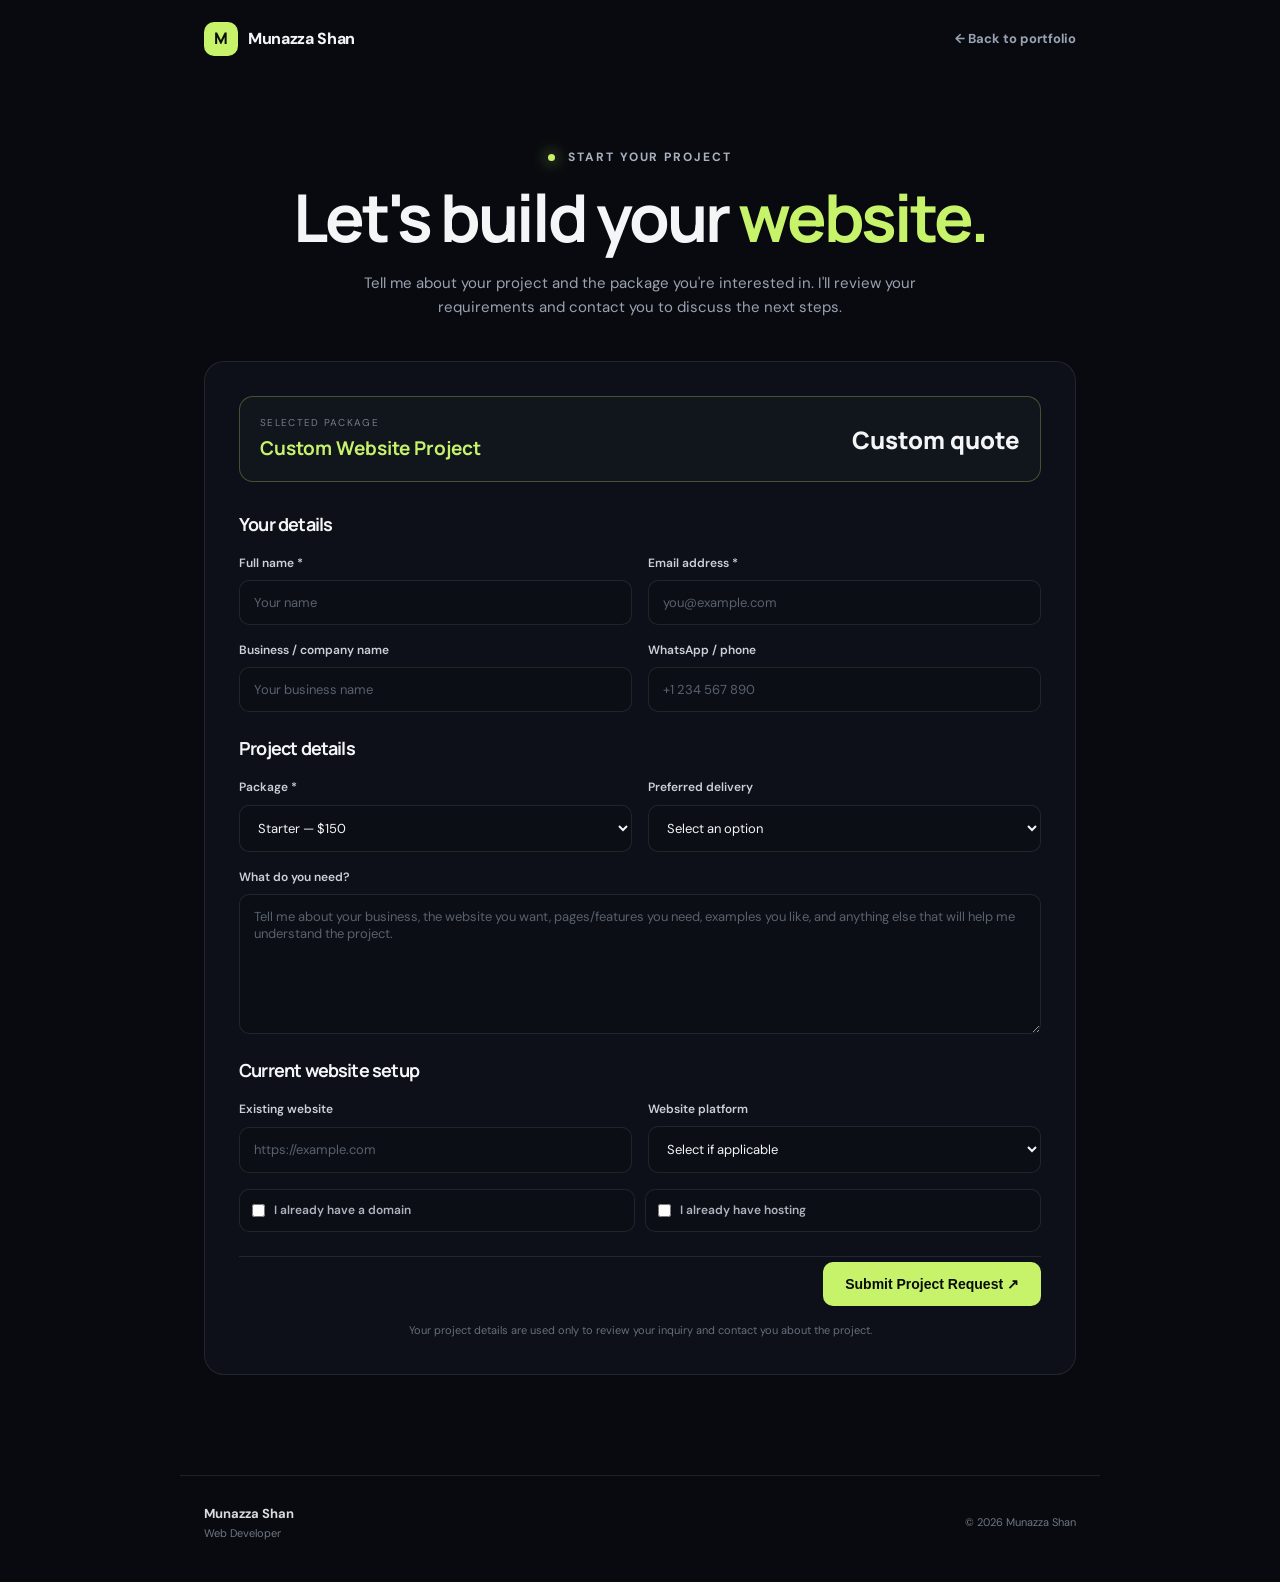
==== inquiry-form.html @ 31bae806 "Add files via upload" ====
<!DOCTYPE html>
<html lang="en">
<head>
  <meta charset="UTF-8">
  <meta name="viewport" content="width=device-width, initial-scale=1.0">
  <meta name="description" content="Munazza Shan project inquiry form — request a website package or custom web development project.">
  <title>Start Your Project | Munazza Shan</title>
  <link rel="preconnect" href="https://fonts.googleapis.com">
  <link rel="preconnect" href="https://fonts.gstatic.com" crossorigin>
  <link href="https://fonts.googleapis.com/css2?family=DM+Sans:wght@400;500;600;700&family=Manrope:wght@700;800&display=swap" rel="stylesheet">

  <style>
    :root{
      --bg:#080a0f; --panel:#0f1219; --panel2:#131722; --text:#f4f5f7; --muted:#9aa2b1;
      --line:rgba(255,255,255,.09); --accent:#c7f36b; --accent2:#91b95c; --max:920px;
    }
    *{box-sizing:border-box;margin:0;padding:0}
    html{scroll-behavior:smooth}
    body{font-family:"DM Sans",sans-serif;background:var(--bg);color:var(--text);line-height:1.6;overflow-x:hidden}
    a{color:inherit;text-decoration:none}
    .bg-grid{position:fixed;inset:0;pointer-events:none;opacity:.24;background-image:linear-gradient(rgba(255,255,255,.035) 1px,transparent 1px),linear-gradient(90deg,rgba(255,255,255,.035) 1px,transparent 1px);background-size:72px 72px;mask-image:linear-gradient(to bottom,black,transparent 75%);z-index:-2}
    .site-header{height:78px;max-width:var(--max);margin:auto;padding:0 24px;display:flex;align-items:center;justify-content:space-between}
    .logo{font-weight:800;letter-spacing:-.02em;display:flex;align-items:center;gap:10px}
    .logo span{display:grid;place-items:center;width:34px;height:34px;border-radius:10px;background:var(--accent);color:#0b0e08;font-family:Manrope}
    .back{font-size:13px;color:var(--muted);font-weight:700}
    .back:hover{color:#fff}
    main{max-width:var(--max);margin:auto;padding:70px 24px 100px}
    .heading{text-align:center;margin-bottom:42px}
    .eyebrow{font-size:12px;text-transform:uppercase;letter-spacing:.16em;color:#a9b1bf;font-weight:700;margin-bottom:15px}
    .eyebrow i{display:inline-block;width:7px;height:7px;border-radius:50%;background:var(--accent);margin-right:8px;box-shadow:0 0 16px var(--accent)}
    h1,h2{font-family:Manrope,sans-serif;letter-spacing:-.045em;line-height:1.08}
    h1{font-size:clamp(40px,6vw,66px)}
    h1 em{color:var(--accent);font-style:normal}
    .intro{color:var(--muted);font-size:15px;max-width:650px;margin:18px auto 0}
    .form-card{background:rgba(15,18,25,.92);border:1px solid var(--line);border-radius:20px;padding:34px}
    .selected{display:flex;align-items:center;justify-content:space-between;gap:20px;padding:18px 20px;background:#11151c;border:1px solid rgba(199,243,107,.28);border-radius:14px;margin-bottom:30px}
    .selected small{display:block;color:#747c89;font-size:10px;text-transform:uppercase;letter-spacing:.13em;margin-bottom:4px}
    .selected strong{font:700 19px Manrope;color:var(--accent)}
    .selected .price{font:800 24px Manrope;white-space:nowrap}
    form{display:grid;gap:24px}
    .form-section{display:grid;gap:16px}
    .section-title{font:700 18px Manrope;margin-bottom:2px}
    .section-note{font-size:12px;color:#747c89;margin-top:-9px}
    .grid{display:grid;grid-template-columns:1fr 1fr;gap:16px}
    label{display:grid;gap:7px;font-size:12px;color:#cbd0d8;font-weight:600}
    input,select,textarea{width:100%;border:1px solid var(--line);background:#0b0e14;color:var(--text);border-radius:10px;padding:13px 14px;font:400 13px "DM Sans";outline:none;transition:.2s}
    input::placeholder,textarea::placeholder{color:#59616e}
    input:focus,select:focus,textarea:focus{border-color:rgba(199,243,107,.65);box-shadow:0 0 0 3px rgba(199,243,107,.07)}
    select{cursor:pointer}
    textarea{min-height:140px;resize:vertical}
    .check-row{display:grid;grid-template-columns:repeat(2,1fr);gap:10px}
    .check{display:flex;align-items:center;gap:9px;padding:11px 12px;border:1px solid var(--line);border-radius:10px;background:#0b0e14;color:#aeb4c0;font-size:12px}
    .check input{width:auto;accent-color:var(--accent)}
    .submit-row{padding-top:5px;border-top:1px solid var(--line);display:flex;justify-content:flex-end}
    .submit{border:0;border-radius:10px;background:var(--accent);color:#0a0c08;padding:14px 22px;font-weight:800;font-size:14px;cursor:pointer;transition:.25s}
    .submit:hover{transform:translateY(-2px);box-shadow:0 10px 35px rgba(199,243,107,.16)}
    .privacy{font-size:11px;color:#666f7c;text-align:center;margin-top:16px}
    footer{max-width:var(--max);margin:auto;border-top:1px solid var(--line);padding:28px 24px 40px;display:flex;align-items:center;justify-content:space-between;gap:20px;color:#6f7784;font-size:11px}
    footer strong{color:#d8dbe0;font-size:13px}
    footer div{display:flex;flex-direction:column}
    @media(max-width:650px){
      .grid,.check-row{grid-template-columns:1fr}
      .form-card{padding:22px}
      .selected{align-items:flex-start;flex-direction:column}
      .selected .price{white-space:normal}
      .submit-row{justify-content:stretch}
      .submit{width:100%}
      footer{flex-direction:column;align-items:flex-start}
    }
  </style>
</head>
<body>
  <div class="bg-grid"></div>

  <header class="site-header">
    <a class="logo" href="index.html" aria-label="Munazza Shan home"><span>M</span> Munazza Shan</a>
    <a class="back" href="index.html">← Back to portfolio</a>
  </header>

  <main>
    <div class="heading">
      <div class="eyebrow"><i></i> Start your project</div>
      <h1>Let's build your <em>website.</em></h1>
      <p class="intro">Tell me about your project and the package you're interested in. I'll review your requirements and contact you to discuss the next steps.</p>
    </div>

    <div class="form-card">
      <div class="selected">
        <div>
          <small>Selected package</small>
          <strong id="selectedPackage">Custom Website Project</strong>
        </div>
        <div class="price" id="selectedPrice">Custom quote</div>
      </div>

      <form action="https://formsubmit.co/munazza.shan@gmail.com" method="POST">
        <input type="hidden" name="_subject" value="New Munazza Shan Project Inquiry">
        <input type="hidden" name="_template" value="table">
        <input type="hidden" name="_captcha" value="true">
        <input type="hidden" name="_next" value="https://munazza-shan-web.github.io/munazza-shan-web/">
        <input type="hidden" name="_url" value="https://munazza-shan-web.github.io/munazza-shan-web/inquiry-form.html">
        <input type="hidden" name="selected_package" id="packageField" value="Custom Website Project">

        <div class="form-section">
          <h2 class="section-title">Your details</h2>
          <div class="grid">
            <label>
              Full name *
              <input type="text" name="name" placeholder="Your name" required>
            </label>
            <label>
              Email address *
              <input type="email" name="email" placeholder="you@example.com" required>
            </label>
            <label>
              Business / company name
              <input type="text" name="business" placeholder="Your business name">
            </label>
            <label>
              WhatsApp / phone
              <input type="text" name="phone" placeholder="+1 234 567 890">
            </label>
          </div>
        </div>

        <div class="form-section">
          <h2 class="section-title">Project details</h2>
          <div class="grid">
            <label>
              Package *
              <select name="package" id="packageSelect" required>
                <option value="Starter Website Package — $150">Starter — $150</option>
                <option value="Professional Website Package — $300">Professional — $300</option>
                <option value="Business Website Package — $500">Business — $500</option>
                <option value="E-commerce Website Package — $700+">E-commerce — $700+</option>
                <option value="Custom Website Project">Custom Website — Custom quote</option>
              </select>
            </label>
            <label>
              Preferred delivery
              <select name="deadline">
                <option value="">Select an option</option>
                <option>As soon as possible</option>
                <option>Within 1 week</option>
                <option>Within 2 weeks</option>
                <option>Within 1 month</option>
                <option>Flexible</option>
              </select>
            </label>
          </div>

          <label>
            What do you need?
            <textarea name="project_requirements" placeholder="Tell me about your business, the website you want, pages/features you need, examples you like, and anything else that will help me understand the project."></textarea>
          </label>
        </div>

        <div class="form-section">
          <h2 class="section-title">Current website setup</h2>
          <div class="grid">
            <label>
              Existing website
              <input type="url" name="existing_website" placeholder="https://example.com">
            </label>
            <label>
              Website platform
              <select name="platform">
                <option value="">Select if applicable</option>
                <option>WordPress</option>
                <option>Shopify</option>
                <option>Custom / HTML</option>
                <option>Not sure</option>
                <option>New website</option>
              </select>
            </label>
          </div>

          <div class="check-row">
            <label class="check"><input type="checkbox" name="domain_ready" value="Yes"> I already have a domain</label>
            <label class="check"><input type="checkbox" name="hosting_ready" value="Yes"> I already have hosting</label>
          </div>
        </div>

        <div class="submit-row">
          <button class="submit" type="submit">Submit Project Request ↗</button>
        </div>
      </form>

      <p class="privacy">Your project details are used only to review your inquiry and contact you about the project.</p>
    </div>
  </main>

  <footer>
    <div><strong>Munazza Shan</strong><span>Web Developer</span></div>
    <span>© <span id="year"></span> Munazza Shan</span>
  </footer>

  <script>
    const params = new URLSearchParams(window.location.search);
    const packageParam = params.get("package");

    const packages = {
      starter: ["Starter Website Package", "$150"],
      professional: ["Professional Website Package", "$300"],
      business: ["Business Website Package", "$500"],
      ecommerce: ["E-commerce Website Package", "$700+"],
      custom: ["Custom Website Project", "Custom quote"]
    };

    const selectedPackage = document.getElementById("selectedPackage");
    const selectedPrice = document.getElementById("selectedPrice");
    const packageField = document.getElementById("packageField");
    const packageSelect = document.getElementById("packageSelect");

    if (packageParam && packages[packageParam]) {
      const [name, price] = packages[packageParam];
      selectedPackage.textContent = name;
      selectedPrice.textContent = price;
      packageField.value = name + " — " + price;

      const selectMap = {
        starter: 0,
        professional: 1,
        business: 2,
        ecommerce: 3,
        custom: 4
      };
      packageSelect.selectedIndex = selectMap[packageParam];
    }

    packageSelect.addEventListener("change", () => {
      const selected = packageSelect.options[packageSelect.selectedIndex];
      packageField.value = selected.value;
      selectedPackage.textContent = selected.textContent.split(" — ")[0];
      selectedPrice.textContent = selected.textContent.includes("—")
        ? selected.textContent.split(" — ")[1]
        : "Custom quote";
    });

    document.getElementById("year").textContent = new Date().getFullYear();
  </script>
</body>
</html>
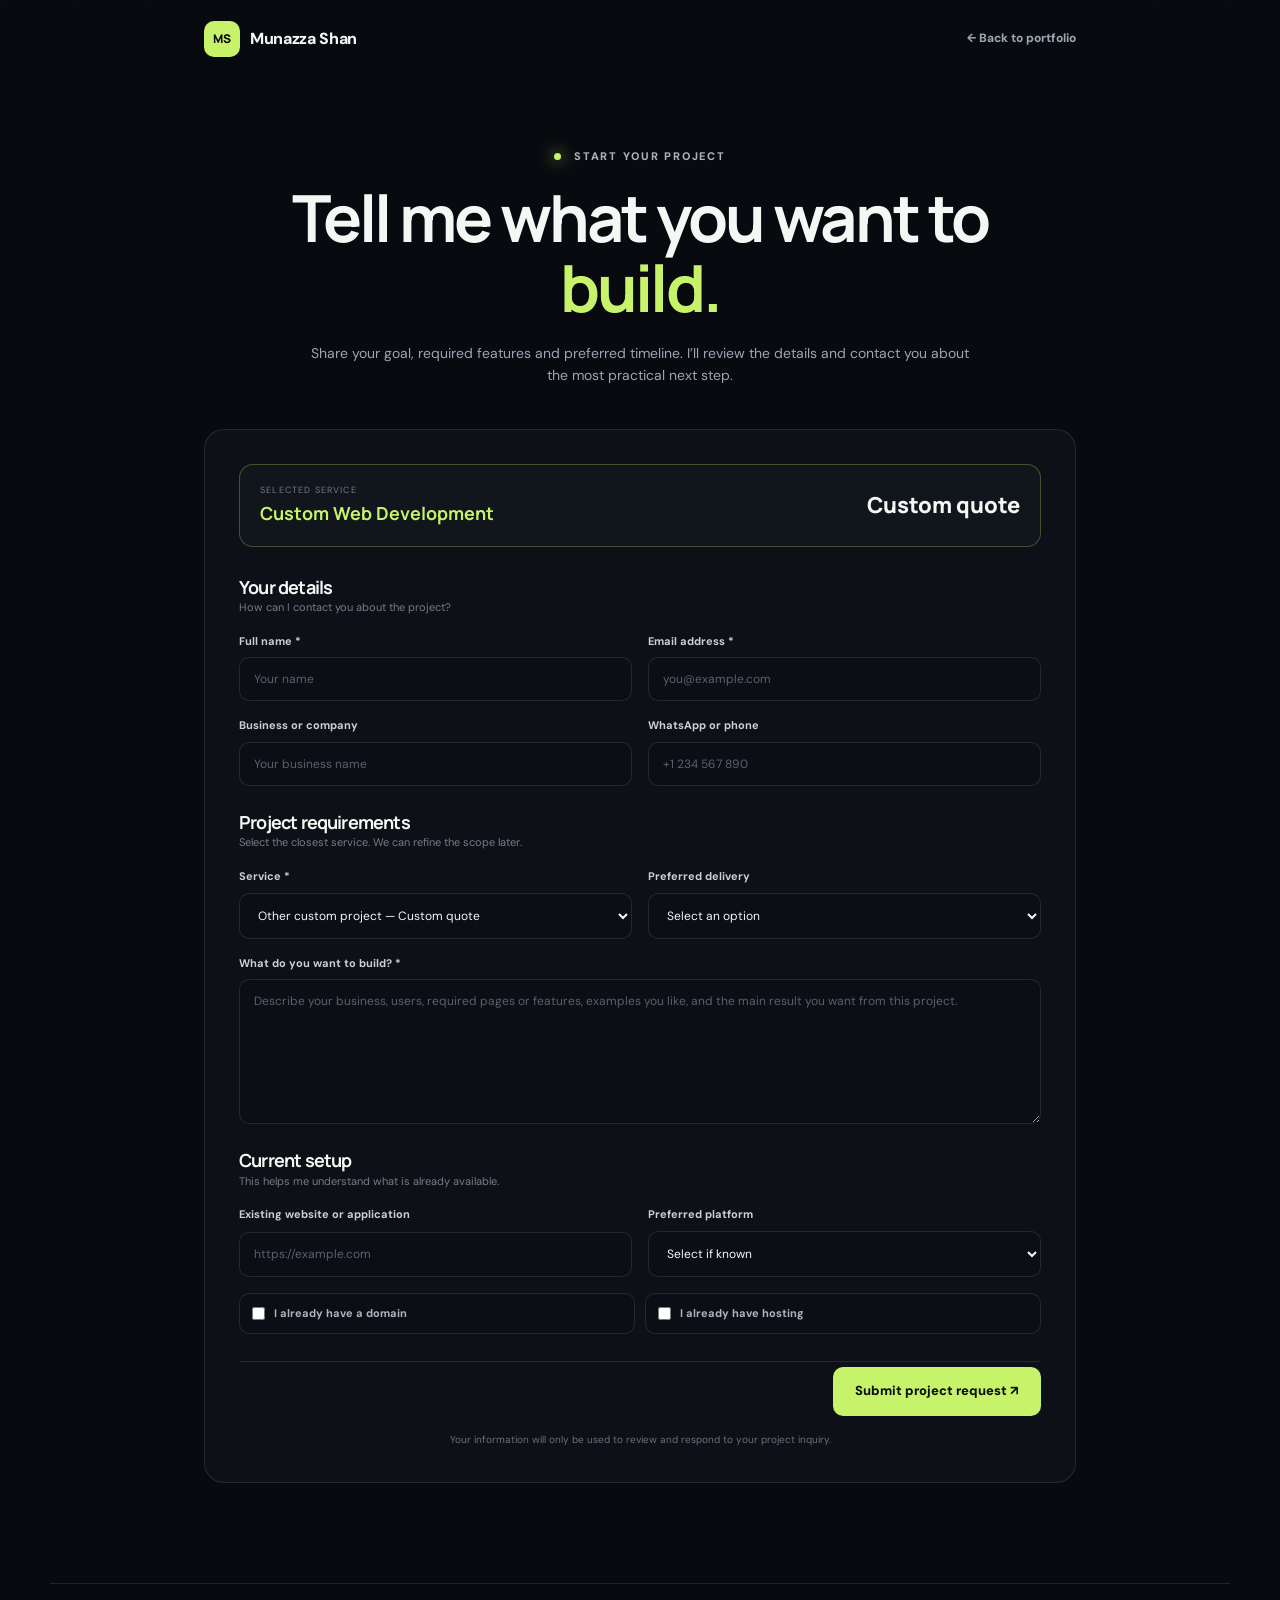
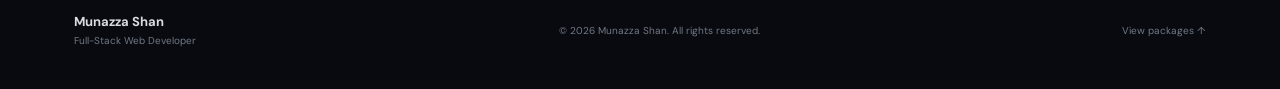
==== commit ab0039e5: "Add files via upload" ====
--- a/inquiry-form.html
+++ b/inquiry-form.html
@@ -3,94 +3,32 @@
 <head>
   <meta charset="UTF-8">
   <meta name="viewport" content="width=device-width, initial-scale=1.0">
-  <meta name="description" content="Munazza Shan project inquiry form — request a website package or custom web development project.">
+  <meta name="description" content="Request a website, full-stack application, backend API or custom web development project from Munazza Shan.">
+  <meta name="theme-color" content="#080a0f">
   <title>Start Your Project | Munazza Shan</title>
   <link rel="preconnect" href="https://fonts.googleapis.com">
   <link rel="preconnect" href="https://fonts.gstatic.com" crossorigin>
-  <link href="https://fonts.googleapis.com/css2?family=DM+Sans:wght@400;500;600;700&family=Manrope:wght@700;800&display=swap" rel="stylesheet">
-
-  <style>
-    :root{
-      --bg:#080a0f; --panel:#0f1219; --panel2:#131722; --text:#f4f5f7; --muted:#9aa2b1;
-      --line:rgba(255,255,255,.09); --accent:#c7f36b; --accent2:#91b95c; --max:920px;
-    }
-    *{box-sizing:border-box;margin:0;padding:0}
-    html{scroll-behavior:smooth}
-    body{font-family:"DM Sans",sans-serif;background:var(--bg);color:var(--text);line-height:1.6;overflow-x:hidden}
-    a{color:inherit;text-decoration:none}
-    .bg-grid{position:fixed;inset:0;pointer-events:none;opacity:.24;background-image:linear-gradient(rgba(255,255,255,.035) 1px,transparent 1px),linear-gradient(90deg,rgba(255,255,255,.035) 1px,transparent 1px);background-size:72px 72px;mask-image:linear-gradient(to bottom,black,transparent 75%);z-index:-2}
-    .site-header{height:78px;max-width:var(--max);margin:auto;padding:0 24px;display:flex;align-items:center;justify-content:space-between}
-    .logo{font-weight:800;letter-spacing:-.02em;display:flex;align-items:center;gap:10px}
-    .logo span{display:grid;place-items:center;width:34px;height:34px;border-radius:10px;background:var(--accent);color:#0b0e08;font-family:Manrope}
-    .back{font-size:13px;color:var(--muted);font-weight:700}
-    .back:hover{color:#fff}
-    main{max-width:var(--max);margin:auto;padding:70px 24px 100px}
-    .heading{text-align:center;margin-bottom:42px}
-    .eyebrow{font-size:12px;text-transform:uppercase;letter-spacing:.16em;color:#a9b1bf;font-weight:700;margin-bottom:15px}
-    .eyebrow i{display:inline-block;width:7px;height:7px;border-radius:50%;background:var(--accent);margin-right:8px;box-shadow:0 0 16px var(--accent)}
-    h1,h2{font-family:Manrope,sans-serif;letter-spacing:-.045em;line-height:1.08}
-    h1{font-size:clamp(40px,6vw,66px)}
-    h1 em{color:var(--accent);font-style:normal}
-    .intro{color:var(--muted);font-size:15px;max-width:650px;margin:18px auto 0}
-    .form-card{background:rgba(15,18,25,.92);border:1px solid var(--line);border-radius:20px;padding:34px}
-    .selected{display:flex;align-items:center;justify-content:space-between;gap:20px;padding:18px 20px;background:#11151c;border:1px solid rgba(199,243,107,.28);border-radius:14px;margin-bottom:30px}
-    .selected small{display:block;color:#747c89;font-size:10px;text-transform:uppercase;letter-spacing:.13em;margin-bottom:4px}
-    .selected strong{font:700 19px Manrope;color:var(--accent)}
-    .selected .price{font:800 24px Manrope;white-space:nowrap}
-    form{display:grid;gap:24px}
-    .form-section{display:grid;gap:16px}
-    .section-title{font:700 18px Manrope;margin-bottom:2px}
-    .section-note{font-size:12px;color:#747c89;margin-top:-9px}
-    .grid{display:grid;grid-template-columns:1fr 1fr;gap:16px}
-    label{display:grid;gap:7px;font-size:12px;color:#cbd0d8;font-weight:600}
-    input,select,textarea{width:100%;border:1px solid var(--line);background:#0b0e14;color:var(--text);border-radius:10px;padding:13px 14px;font:400 13px "DM Sans";outline:none;transition:.2s}
-    input::placeholder,textarea::placeholder{color:#59616e}
-    input:focus,select:focus,textarea:focus{border-color:rgba(199,243,107,.65);box-shadow:0 0 0 3px rgba(199,243,107,.07)}
-    select{cursor:pointer}
-    textarea{min-height:140px;resize:vertical}
-    .check-row{display:grid;grid-template-columns:repeat(2,1fr);gap:10px}
-    .check{display:flex;align-items:center;gap:9px;padding:11px 12px;border:1px solid var(--line);border-radius:10px;background:#0b0e14;color:#aeb4c0;font-size:12px}
-    .check input{width:auto;accent-color:var(--accent)}
-    .submit-row{padding-top:5px;border-top:1px solid var(--line);display:flex;justify-content:flex-end}
-    .submit{border:0;border-radius:10px;background:var(--accent);color:#0a0c08;padding:14px 22px;font-weight:800;font-size:14px;cursor:pointer;transition:.25s}
-    .submit:hover{transform:translateY(-2px);box-shadow:0 10px 35px rgba(199,243,107,.16)}
-    .privacy{font-size:11px;color:#666f7c;text-align:center;margin-top:16px}
-    footer{max-width:var(--max);margin:auto;border-top:1px solid var(--line);padding:28px 24px 40px;display:flex;align-items:center;justify-content:space-between;gap:20px;color:#6f7784;font-size:11px}
-    footer strong{color:#d8dbe0;font-size:13px}
-    footer div{display:flex;flex-direction:column}
-    @media(max-width:650px){
-      .grid,.check-row{grid-template-columns:1fr}
-      .form-card{padding:22px}
-      .selected{align-items:flex-start;flex-direction:column}
-      .selected .price{white-space:normal}
-      .submit-row{justify-content:stretch}
-      .submit{width:100%}
-      footer{flex-direction:column;align-items:flex-start}
-    }
-  </style>
+  <link href="https://fonts.googleapis.com/css2?family=DM+Sans:wght@400;500;600;700&family=Manrope:wght@600;700;800&display=swap" rel="stylesheet">
+  <link rel="stylesheet" href="style.css">
 </head>
 <body>
-  <div class="bg-grid"></div>
-
-  <header class="site-header">
-    <a class="logo" href="index.html" aria-label="Munazza Shan home"><span>M</span> Munazza Shan</a>
-    <a class="back" href="index.html">← Back to portfolio</a>
+  <div class="bg-grid" aria-hidden="true"></div>
+  <header class="site-header inquiry-header">
+    <a class="logo" href="index.html" aria-label="Munazza Shan home"><span>MS</span> Munazza Shan</a>
+    <a class="back-link" href="index.html">← Back to portfolio</a>
   </header>
 
-  <main>
-    <div class="heading">
+  <main class="inquiry-main">
+    <div class="inquiry-heading">
       <div class="eyebrow"><i></i> Start your project</div>
-      <h1>Let's build your <em>website.</em></h1>
-      <p class="intro">Tell me about your project and the package you're interested in. I'll review your requirements and contact you to discuss the next steps.</p>
+      <h1>Tell me what you want to <em>build.</em></h1>
+      <p>Share your goal, required features and preferred timeline. I’ll review the details and contact you about the most practical next step.</p>
     </div>
 
     <div class="form-card">
-      <div class="selected">
-        <div>
-          <small>Selected package</small>
-          <strong id="selectedPackage">Custom Website Project</strong>
-        </div>
-        <div class="price" id="selectedPrice">Custom quote</div>
+      <div class="selected-package">
+        <div><small>Selected service</small><strong id="selectedPackage">Custom Web Development</strong></div>
+        <div class="selected-price" id="selectedPrice">Custom quote</div>
       </div>
 
       <form action="https://formsubmit.co/munazza.shan@gmail.com" method="POST">
@@ -99,144 +37,88 @@
         <input type="hidden" name="_captcha" value="true">
         <input type="hidden" name="_next" value="https://munazza-shan-web.github.io/munazza-shan-web/">
         <input type="hidden" name="_url" value="https://munazza-shan-web.github.io/munazza-shan-web/inquiry-form.html">
-        <input type="hidden" name="selected_package" id="packageField" value="Custom Website Project">
+        <input type="hidden" name="selected_service" id="packageField" value="Custom Web Development">
+        <input class="honeypot" type="text" name="_honey" tabindex="-1" autocomplete="off">
 
         <div class="form-section">
-          <h2 class="section-title">Your details</h2>
-          <div class="grid">
-            <label>
-              Full name *
-              <input type="text" name="name" placeholder="Your name" required>
-            </label>
-            <label>
-              Email address *
-              <input type="email" name="email" placeholder="you@example.com" required>
-            </label>
-            <label>
-              Business / company name
-              <input type="text" name="business" placeholder="Your business name">
-            </label>
-            <label>
-              WhatsApp / phone
-              <input type="text" name="phone" placeholder="+1 234 567 890">
-            </label>
+          <div><h2>Your details</h2><p>How can I contact you about the project?</p></div>
+          <div class="form-grid">
+            <label>Full name *<input type="text" name="name" placeholder="Your name" required></label>
+            <label>Email address *<input type="email" name="email" placeholder="you@example.com" required></label>
+            <label>Business or company<input type="text" name="business" placeholder="Your business name"></label>
+            <label>WhatsApp or phone<input type="text" name="phone" placeholder="+1 234 567 890"></label>
           </div>
         </div>
 
         <div class="form-section">
-          <h2 class="section-title">Project details</h2>
-          <div class="grid">
-            <label>
-              Package *
-              <select name="package" id="packageSelect" required>
-                <option value="Starter Website Package — $150">Starter — $150</option>
-                <option value="Professional Website Package — $300">Professional — $300</option>
-                <option value="Business Website Package — $500">Business — $500</option>
-                <option value="E-commerce Website Package — $700+">E-commerce — $700+</option>
-                <option value="Custom Website Project">Custom Website — Custom quote</option>
+          <div><h2>Project requirements</h2><p>Select the closest service. We can refine the scope later.</p></div>
+          <div class="form-grid">
+            <label>Service *
+              <select name="service" id="packageSelect" required>
+                <option value="Starter Website Package — $150">Starter website — $150</option>
+                <option value="Professional Website Package — $300">Professional website — $300</option>
+                <option value="Business Website Package — $500">Business website — $500</option>
+                <option value="E-commerce Website Package — $700+">E-commerce website — $700+</option>
+                <option value="Full-Stack Application — Custom quote">Full-stack application — Custom quote</option>
+                <option value="Backend API or Integration — Custom quote">Backend API or integration — Custom quote</option>
+                <option value="Custom Web Development — Custom quote">Other custom project — Custom quote</option>
               </select>
             </label>
-            <label>
-              Preferred delivery
+            <label>Preferred delivery
               <select name="deadline">
-                <option value="">Select an option</option>
-                <option>As soon as possible</option>
-                <option>Within 1 week</option>
-                <option>Within 2 weeks</option>
-                <option>Within 1 month</option>
-                <option>Flexible</option>
+                <option value="">Select an option</option><option>As soon as possible</option><option>Within 1 week</option><option>Within 2 weeks</option><option>Within 1 month</option><option>Flexible</option>
               </select>
             </label>
           </div>
-
-          <label>
-            What do you need?
-            <textarea name="project_requirements" placeholder="Tell me about your business, the website you want, pages/features you need, examples you like, and anything else that will help me understand the project."></textarea>
-          </label>
+          <label>What do you want to build? *<textarea name="project_requirements" placeholder="Describe your business, users, required pages or features, examples you like, and the main result you want from this project." required></textarea></label>
         </div>
 
         <div class="form-section">
-          <h2 class="section-title">Current website setup</h2>
-          <div class="grid">
-            <label>
-              Existing website
-              <input type="url" name="existing_website" placeholder="https://example.com">
-            </label>
-            <label>
-              Website platform
-              <select name="platform">
-                <option value="">Select if applicable</option>
-                <option>WordPress</option>
-                <option>Shopify</option>
-                <option>Custom / HTML</option>
-                <option>Not sure</option>
-                <option>New website</option>
-              </select>
+          <div><h2>Current setup</h2><p>This helps me understand what is already available.</p></div>
+          <div class="form-grid">
+            <label>Existing website or application<input type="url" name="existing_website" placeholder="https://example.com"></label>
+            <label>Preferred platform
+              <select name="platform"><option value="">Select if known</option><option>React / Full-stack custom</option><option>WordPress</option><option>Shopify</option><option>Custom HTML/CSS/JavaScript</option><option>Backend API only</option><option>Not sure — please recommend</option></select>
             </label>
           </div>
-
-          <div class="check-row">
-            <label class="check"><input type="checkbox" name="domain_ready" value="Yes"> I already have a domain</label>
-            <label class="check"><input type="checkbox" name="hosting_ready" value="Yes"> I already have hosting</label>
-          </div>
+          <div class="check-grid"><label class="check"><input type="checkbox" name="domain_ready" value="Yes"> I already have a domain</label><label class="check"><input type="checkbox" name="hosting_ready" value="Yes"> I already have hosting</label></div>
         </div>
 
-        <div class="submit-row">
-          <button class="submit" type="submit">Submit Project Request ↗</button>
-        </div>
+        <div class="submit-row"><button class="submit-button" type="submit">Submit project request ↗</button></div>
       </form>
-
-      <p class="privacy">Your project details are used only to review your inquiry and contact you about the project.</p>
+      <p class="privacy">Your information will only be used to review and respond to your project inquiry.</p>
     </div>
   </main>
 
-  <footer>
-    <div><strong>Munazza Shan</strong><span>Web Developer</span></div>
-    <span>© <span id="year"></span> Munazza Shan</span>
-  </footer>
+  <footer><div><strong>Munazza Shan</strong><span>Full-Stack Web Developer</span></div><p>© <span id="year"></span> Munazza Shan. All rights reserved.</p><a href="packages.html">View packages ↑</a></footer>
 
   <script>
-    const params = new URLSearchParams(window.location.search);
-    const packageParam = params.get("package");
-
-    const packages = {
-      starter: ["Starter Website Package", "$150"],
-      professional: ["Professional Website Package", "$300"],
-      business: ["Business Website Package", "$500"],
-      ecommerce: ["E-commerce Website Package", "$700+"],
-      custom: ["Custom Website Project", "Custom quote"]
+    const options = {
+      starter: ["Starter Website Package", "$150", 0],
+      professional: ["Professional Website Package", "$300", 1],
+      business: ["Business Website Package", "$500", 2],
+      ecommerce: ["E-commerce Website Package", "$700+", 3],
+      fullstack: ["Full-Stack Application", "Custom quote", 4],
+      api: ["Backend API or Integration", "Custom quote", 5],
+      custom: ["Custom Web Development", "Custom quote", 6]
     };
-
     const selectedPackage = document.getElementById("selectedPackage");
     const selectedPrice = document.getElementById("selectedPrice");
     const packageField = document.getElementById("packageField");
     const packageSelect = document.getElementById("packageSelect");
-
-    if (packageParam && packages[packageParam]) {
-      const [name, price] = packages[packageParam];
-      selectedPackage.textContent = name;
-      selectedPrice.textContent = price;
-      packageField.value = name + " — " + price;
-
-      const selectMap = {
-        starter: 0,
-        professional: 1,
-        business: 2,
-        ecommerce: 3,
-        custom: 4
-      };
-      packageSelect.selectedIndex = selectMap[packageParam];
-    }
-
+    const requested = new URLSearchParams(window.location.search).get("package") || "custom";
+    const initial = options[requested] || options.custom;
+    selectedPackage.textContent = initial[0];
+    selectedPrice.textContent = initial[1];
+    packageSelect.selectedIndex = initial[2];
+    packageField.value = `${initial[0]} — ${initial[1]}`;
     packageSelect.addEventListener("change", () => {
-      const selected = packageSelect.options[packageSelect.selectedIndex];
-      packageField.value = selected.value;
-      selectedPackage.textContent = selected.textContent.split(" — ")[0];
-      selectedPrice.textContent = selected.textContent.includes("—")
-        ? selected.textContent.split(" — ")[1]
-        : "Custom quote";
+      const text = packageSelect.options[packageSelect.selectedIndex].textContent;
+      const parts = text.split(" — ");
+      selectedPackage.textContent = parts[0];
+      selectedPrice.textContent = parts[1] || "Custom quote";
+      packageField.value = packageSelect.value;
     });
-
     document.getElementById("year").textContent = new Date().getFullYear();
   </script>
 </body>
--- a/style.css
+++ b/style.css
@@ -0,0 +1,249 @@
+:root {
+  --bg: #080a0f;
+  --panel: #0f1219;
+  --panel-2: #131722;
+  --text: #f5f7f4;
+  --muted: #9ca5b3;
+  --line: rgba(255, 255, 255, .1);
+  --accent: #c7f36b;
+  --accent-soft: rgba(199, 243, 107, .12);
+  --max: 1180px;
+}
+
+* { box-sizing: border-box; margin: 0; padding: 0; }
+html { scroll-behavior: smooth; }
+body { font-family: "DM Sans", sans-serif; background: var(--bg); color: var(--text); line-height: 1.6; overflow-x: hidden; }
+a { color: inherit; text-decoration: none; }
+button { font: inherit; }
+img { max-width: 100%; }
+.skip-link { position: fixed; left: 18px; top: -60px; z-index: 3000; background: var(--accent); color: #0a0d08; padding: 10px 14px; border-radius: 8px; font-weight: 800; }
+.skip-link:focus { top: 18px; }
+.bg-grid { position: fixed; inset: 0; pointer-events: none; opacity: .24; background-image: linear-gradient(rgba(255,255,255,.035) 1px,transparent 1px),linear-gradient(90deg,rgba(255,255,255,.035) 1px,transparent 1px); background-size: 72px 72px; mask-image: linear-gradient(to bottom,black,transparent 78%); z-index: -2; }
+
+.site-header { height: 78px; max-width: var(--max); margin: auto; padding: 0 24px; display: flex; align-items: center; justify-content: space-between; position: sticky; top: 0; z-index: 1000; background: rgba(8,10,15,.9); backdrop-filter: blur(16px); border-bottom: 1px solid transparent; }
+.site-header.scrolled { border-color: var(--line); }
+.logo { font-weight: 800; letter-spacing: -.02em; display: flex; align-items: center; gap: 10px; }
+.logo span { display: grid; place-items: center; width: 36px; height: 36px; border-radius: 10px; background: var(--accent); color: #0b0e08; font: 800 12px Manrope; }
+.nav { display: flex; align-items: center; gap: 29px; color: #b3bac5; font-size: 14px; }
+.nav a:hover { color: #fff; }
+.nav-cta { color: #0b0e08 !important; background: var(--accent); padding: 9px 14px; border-radius: 8px; font-weight: 800; }
+.menu-btn { display: none; background: none; border: 0; color: white; font-size: 25px; cursor: pointer; }
+
+.section { max-width: var(--max); margin: auto; padding: 105px 24px; }
+.eyebrow { font-size: 11px; text-transform: uppercase; letter-spacing: .16em; color: #abb3bf; font-weight: 800; margin-bottom: 17px; }
+.eyebrow i { display: inline-block; width: 7px; height: 7px; border-radius: 50%; background: var(--accent); margin-right: 8px; box-shadow: 0 0 16px var(--accent); }
+h1, h2, h3 { font-family: Manrope, sans-serif; letter-spacing: -.045em; line-height: 1.08; }
+h1 { font-size: clamp(48px, 6vw, 78px); max-width: 760px; }
+h2 { font-size: clamp(36px, 4.5vw, 58px); }
+h1 em, h2 em { color: var(--accent); font-style: normal; }
+
+.hero { min-height: calc(100vh - 78px); display: grid; grid-template-columns: 1.06fr .94fr; align-items: center; gap: 54px; padding-top: 65px; }
+.hero-text { color: var(--muted); font-size: 17px; max-width: 660px; margin: 25px 0 31px; }
+.hero-actions { display: flex; align-items: center; gap: 12px; flex-wrap: wrap; }
+.btn { display: inline-flex; align-items: center; justify-content: center; gap: 10px; min-height: 46px; padding: 12px 18px; border-radius: 10px; font-weight: 800; font-size: 13px; border: 1px solid var(--line); transition: .25s; }
+.btn.primary { background: var(--accent); color: #0a0c08; border-color: var(--accent); }
+.btn.primary:hover { transform: translateY(-2px); box-shadow: 0 10px 35px rgba(199,243,107,.16); }
+.btn.secondary { background: #11141b; color: #e6e8ed; }
+.btn.secondary:hover { border-color: #69717f; }
+.text-link { color: #b8bec8; font-weight: 700; font-size: 13px; padding: 8px 4px; border-bottom: 1px solid #424955; }
+.text-link:hover { color: var(--accent); border-color: var(--accent); }
+.hero-proof { display: flex; gap: 34px; margin-top: 52px; }
+.hero-proof div { display: flex; flex-direction: column; }
+.hero-proof strong { font: 800 19px Manrope; color: #fff; }
+.hero-proof span { font-size: 10px; color: #747d8a; margin-top: 3px; text-transform: uppercase; letter-spacing: .08em; }
+
+.hero-art { min-height: 520px; display: grid; place-items: center; position: relative; }
+.glow { position: absolute; border-radius: 50%; filter: blur(4px); }
+.glow-one { width: 270px; height: 270px; background: rgba(199,243,107,.11); right: 1%; top: 9%; }
+.glow-two { width: 190px; height: 190px; background: rgba(88,111,255,.1); left: 0; bottom: 5%; }
+.browser-window { width: min(540px, 100%); height: 355px; background: #11151d; border: 1px solid rgba(255,255,255,.14); border-radius: 18px; box-shadow: 0 36px 90px rgba(0,0,0,.58); transform: perspective(900px) rotateY(-4deg) rotateZ(1deg); overflow: hidden; position: relative; z-index: 2; }
+.browser-bar { height: 42px; border-bottom: 1px solid var(--line); display: flex; align-items: center; gap: 7px; padding: 0 15px; }
+.browser-bar span { width: 7px; height: 7px; border-radius: 50%; background: #48505c; }
+.browser-bar small { margin-left: 10px; color: #717986; font-size: 9px; }
+.app-shell { height: calc(100% - 42px); display: grid; grid-template-columns: 72px 1fr; background: #eef1f6; }
+.app-sidebar { background: #0e382e; display: flex; flex-direction: column; align-items: center; gap: 17px; padding: 18px 0; }
+.app-sidebar b { width: 30px; height: 30px; background: #2c735f; border-radius: 8px; display: grid; place-items: center; font-size: 9px; }
+.app-sidebar i { width: 29px; height: 5px; background: rgba(255,255,255,.28); border-radius: 4px; }
+.app-main { padding: 24px 23px; color: #17211f; }
+.app-heading { display: flex; justify-content: space-between; align-items: end; }
+.app-heading div { display: flex; flex-direction: column; }
+.app-heading small { font-size: 6px; letter-spacing: .13em; color: #7a8583; }
+.app-heading strong { font: 800 17px Manrope; margin-top: 3px; }
+.app-heading button { border: 0; border-radius: 6px; background: #286754; color: white; padding: 7px 9px; font-size: 7px; }
+.metric-row { display: grid; grid-template-columns: repeat(3,1fr); gap: 8px; margin-top: 18px; }
+.metric-row i { height: 48px; background: white; border: 1px solid #dce1e5; border-radius: 7px; }
+.metric-row i:nth-child(2) { background: #286754; }
+.app-panels { display: grid; grid-template-columns: 1.4fr .8fr; gap: 9px; margin-top: 10px; }
+.chart-panel, .task-panel { height: 125px; background: white; border: 1px solid #dce1e5; border-radius: 7px; padding: 13px; }
+.chart-panel { display: flex; gap: 7px; align-items: end; }
+.chart-panel span { width: 17%; background: #bfdcca; border-radius: 3px 3px 0 0; height: 35%; }
+.chart-panel span:nth-child(2) { height: 68%; }.chart-panel span:nth-child(3) { height: 47%; }.chart-panel span:nth-child(4) { height: 82%; background: #4b8e77; }
+.task-panel { display: flex; flex-direction: column; gap: 9px; }
+.task-panel i { display: block; height: 18px; background: #edf1f2; border-radius: 4px; border-left: 3px solid #e08a64; }
+.status-chip { position: absolute; z-index: 3; right: 0; bottom: 53px; background: #141922; border: 1px solid var(--line); box-shadow: 0 15px 35px #0007; padding: 10px 14px; border-radius: 100px; font-size: 10px; color: #cdd2d8; }
+.status-chip span { display: inline-block; width: 7px; height: 7px; border-radius: 50%; background: var(--accent); margin-right: 7px; box-shadow: 0 0 10px var(--accent); }
+
+.stack-strip { max-width: var(--max); margin: 0 auto; padding: 19px 24px; border-top: 1px solid var(--line); border-bottom: 1px solid var(--line); display: flex; justify-content: space-between; gap: 20px; flex-wrap: wrap; color: #6f7885; text-transform: uppercase; letter-spacing: .12em; font-size: 10px; font-weight: 800; }
+.section-heading { display: flex; align-items: end; justify-content: space-between; gap: 35px; margin-bottom: 44px; }
+.section-heading > p { max-width: 455px; color: var(--muted); font-size: 14px; }
+.centered { display: block; text-align: center; }
+
+.flagship-grid { display: grid; grid-template-columns: repeat(2,1fr); gap: 22px; }
+.flagship-card { background: rgba(15,18,25,.88); border: 1px solid var(--line); border-radius: 20px; overflow: hidden; transition: .3s; }
+.flagship-card:hover, .project-card:hover { transform: translateY(-5px); border-color: rgba(199,243,107,.3); }
+.flagship-visual { min-height: 295px; display: grid; place-items: center; position: relative; overflow: hidden; }
+.clientflow-visual { background: radial-gradient(circle at 70% 20%,#23584b,#11251f 45%,#0c1110); }
+.mini-dashboard { width: 79%; height: 70%; background: #eff2f5; border-radius: 12px; display: grid; grid-template-columns: 21% 79%; overflow: hidden; box-shadow: 0 30px 60px #0007; transform: rotate(-2deg); }
+.mini-side { background: #103d32; }
+.mini-work { padding: 19px; }
+.mini-work > i { display: block; width: 44%; height: 11px; background: #172824; border-radius: 4px; }
+.mini-work > div { display: grid; grid-template-columns: repeat(3,1fr); gap: 7px; margin: 17px 0; }
+.mini-work > div span { height: 43px; background: white; border: 1px solid #dce2e3; border-radius: 5px; }
+.mini-work > div span:nth-child(2) { background: #2a6b58; }
+.mini-work b { display: block; height: 13px; background: #d9dfe1; border-radius: 4px; margin-top: 8px; }
+.mini-work b:nth-last-child(2) { width: 83%; }.mini-work b:last-child { width: 67%; }
+.api-visual { background: radial-gradient(circle at 25% 20%,#222a49,#10131e 50%,#0a0c11); }
+.api-window { width: 82%; background: #0b0d13; border: 1px solid rgba(255,255,255,.13); border-radius: 12px; box-shadow: 0 30px 60px #0008; overflow: hidden; transform: rotate(1.5deg); }
+.api-top { height: 37px; display: flex; align-items: center; gap: 6px; padding: 0 12px; border-bottom: 1px solid var(--line); }
+.api-top i { width: 6px; height: 6px; border-radius: 50%; background: #59606a; }.api-top span { margin-left: 7px; color: #7f8793; font-size: 8px; }
+.api-line { margin: 12px; display: flex; align-items: center; gap: 10px; border: 1px solid #263654; background: #121827; border-radius: 6px; padding: 9px; font-size: 8px; }
+.api-line b { color: #61afff; }.api-line b.post { color: #49cc90; }.api-line span { color: #ced4df; }.api-line em { margin-left: auto; color: #7ee2a9; font-style: normal; }
+.api-code { padding: 3px 20px 18px; }.api-code i { display: block; height: 6px; border-radius: 4px; background: #2d3442; margin-top: 8px; }.api-code i:nth-child(2){width:82%;background:#374458}.api-code i:nth-child(3){width:68%}.api-code i:nth-child(4){width:75%;background:#26384a}
+.flagship-content { padding: 29px 30px 32px; }
+.project-top { display: flex; justify-content: space-between; color: var(--accent); font-size: 10px; text-transform: uppercase; letter-spacing: .13em; font-weight: 800; }
+.project-top small { color: #636c79; }
+.flagship-content h3, .project-body h3 { font-size: 27px; margin: 11px 0 10px; }
+.flagship-content p, .project-body p { color: var(--muted); font-size: 13px; }
+.tags { display: flex; gap: 7px; flex-wrap: wrap; margin: 18px 0; }
+.tags span { font-size: 9px; color: #b2b9c3; border: 1px solid var(--line); padding: 5px 8px; border-radius: 100px; }
+.project-links { display: flex; flex-wrap: wrap; gap: 18px; margin-top: 20px; }
+.project-link { font-size: 11px; font-weight: 800; display: inline-flex; border-bottom: 1px solid #424a56; padding-bottom: 3px; }
+.project-link:hover, .live-link { color: var(--accent); }
+.live-link { border-color: rgba(199,243,107,.45); }
+.work-heading { margin: 85px 0 30px; display: flex; justify-content: space-between; align-items: end; gap: 30px; }
+.work-heading span { color: var(--accent); font-size: 10px; text-transform: uppercase; letter-spacing: .14em; font-weight: 800; }
+.work-heading h3 { font-size: clamp(25px,3vw,38px); margin-top: 8px; }
+.work-heading > a { color: #b6bdc7; font-size: 12px; border-bottom: 1px solid #414955; padding-bottom: 4px; white-space: nowrap; }
+.projects-grid { display: grid; grid-template-columns: repeat(3,1fr); gap: 20px; }
+.project-card { background: rgba(15,18,25,.84); border: 1px solid var(--line); border-radius: 17px; overflow: hidden; transition: .3s; }
+.project-image { display: block; height: 210px; overflow: hidden; background: #e8e8e8; }
+.project-image img { width: 100%; height: 100%; object-fit: cover; object-position: top center; transition: transform .5s ease; }
+.project-card:hover .project-image img { transform: scale(1.035); }
+.project-body { padding: 24px 24px 26px; }
+.project-body h3 { font-size: 22px; }
+.project-body p { min-height: 62px; }
+
+.services-section { padding-top: 70px; }
+.services-grid { display: grid; grid-template-columns: repeat(3,1fr); gap: 19px; }
+.service-card { background: linear-gradient(145deg,#11151d,#0d1016); border: 1px solid var(--line); border-radius: 18px; padding: 31px; }
+.service-card.featured-service { border-color: rgba(199,243,107,.42); background: linear-gradient(145deg,rgba(199,243,107,.1),#0d1115 55%); }
+.service-card > span { color: var(--accent); font: 800 10px Manrope; letter-spacing: .12em; }
+.service-card h3 { font-size: 23px; margin: 26px 0 13px; }
+.service-card p { color: var(--muted); font-size: 13px; min-height: 85px; }
+.service-card ul { list-style: none; border-top: 1px solid var(--line); margin-top: 22px; padding-top: 14px; }
+.service-card li { color: #c6cbd3; font-size: 11px; margin-top: 9px; padding-left: 17px; position: relative; }
+.service-card li::before { content: "✓"; color: var(--accent); position: absolute; left: 0; font-weight: 800; }
+
+.skills-grid { display: grid; grid-template-columns: repeat(3,1fr); border: 1px solid var(--line); border-radius: 16px; overflow: hidden; }
+.skill { padding: 27px; border-right: 1px solid var(--line); border-bottom: 1px solid var(--line); display: flex; flex-direction: column; }
+.skill:nth-child(3n) { border-right: 0; }.skill:nth-last-child(-n+3) { border-bottom: 0; }
+.skill b { color: var(--accent); font-size: 9px; text-transform: uppercase; letter-spacing: .14em; margin-bottom: 23px; }
+.skill strong { font: 700 18px Manrope; }.skill span { color: #7c8491; font-size: 11px; margin-top: 6px; }
+
+.about-section { padding-top: 68px; }
+.about-card { border: 1px solid var(--line); background: linear-gradient(115deg,#11151d,#0b0e13); border-radius: 20px; padding: 62px; display: grid; grid-template-columns: 190px 1fr; gap: 55px; }
+.about-label { display: flex; flex-direction: column; align-items: start; }
+.about-label > span { width: 88px; height: 88px; border-radius: 22px; display: grid; place-items: center; background: var(--accent); color: #0a0d08; font: 800 25px Manrope; }
+.about-label small { color: #757e8a; font-size: 10px; text-transform: uppercase; letter-spacing: .1em; margin-top: 15px; }
+.about-card h2 { max-width: 780px; font-size: clamp(32px,4vw,50px); }.about-card p { color: var(--muted); max-width: 760px; margin-top: 18px; font-size: 14px; }
+.process { display: flex; flex-wrap: wrap; gap: 18px; margin-top: 30px; }.process span { color: #c5cad2; font-size: 11px; }.process b { color: var(--accent); margin-right: 6px; }
+
+.pricing-section { padding-top: 35px; padding-bottom: 55px; }
+.pricing-box { border: 1px solid rgba(199,243,107,.28); background: linear-gradient(110deg,rgba(199,243,107,.09),#0d1117 58%); border-radius: 20px; padding: 48px 52px; display: flex; justify-content: space-between; align-items: center; gap: 40px; }
+.pricing-box h2 { font-size: clamp(30px,4vw,47px); max-width: 690px; }.pricing-box p { color: var(--muted); max-width: 730px; margin-top: 14px; font-size: 13px; }.pricing-box p strong { color: #fff; }
+.pricing-actions { display: flex; flex-wrap: wrap; gap: 10px; justify-content: flex-end; }
+
+/* Packages page */
+.packages-hero { padding-top: 110px; padding-bottom: 50px; text-align: center; }
+.packages-hero h1 { margin: 0 auto; max-width: 900px; }
+.packages-hero > p { max-width: 690px; margin: 23px auto 0; color: var(--muted); font-size: 15px; }
+.packages-section { padding-top: 35px; }
+.packages-grid { display: grid; grid-template-columns: repeat(4,1fr); gap: 18px; }
+.package-card { position: relative; background: rgba(15,18,25,.9); border: 1px solid var(--line); border-radius: 18px; padding: 28px 24px; display: flex; flex-direction: column; transition: .3s; }
+.package-card:hover { transform: translateY(-5px); border-color: rgba(199,243,107,.35); }
+.package-card.popular { border-color: rgba(199,243,107,.55); box-shadow: 0 18px 50px rgba(0,0,0,.2); }
+.popular-badge { position: absolute; top: 14px; right: 14px; background: var(--accent); color: #0a0c08; border-radius: 100px; padding: 5px 9px; font-size: 8px; font-weight: 800; text-transform: uppercase; letter-spacing: .08em; }
+.package-top { display: flex; justify-content: space-between; color: var(--accent); font-size: 10px; text-transform: uppercase; letter-spacing: .13em; font-weight: 800; margin-bottom: 18px; }
+.package-top small { color: #626a78; }
+.price { font: 800 36px Manrope; letter-spacing: -.04em; margin-bottom: 12px; }
+.price span { font: 500 10px "DM Sans"; color: #737b88; letter-spacing: 0; }
+.package-card > p { color: var(--muted); font-size: 12px; min-height: 76px; }
+.package-card ul { list-style: none; margin: 22px 0 25px; padding-top: 18px; border-top: 1px solid var(--line); }
+.package-card li { color: #c5cad3; font-size: 11px; margin: 10px 0; padding-left: 18px; position: relative; }
+.package-card li::before { content: "✓"; position: absolute; left: 0; color: var(--accent); font-weight: 800; }
+.package-btn { margin-top: auto; display: flex; justify-content: center; align-items: center; padding: 12px 14px; border: 1px solid var(--line); border-radius: 10px; background: #11141b; font-size: 11px; font-weight: 800; transition: .25s; }
+.package-btn:hover { background: var(--accent); color: #0a0c08; border-color: var(--accent); }
+.custom-solutions { margin-top: 23px; border: 1px solid rgba(199,243,107,.3); border-radius: 20px; padding: 42px; background: linear-gradient(110deg,rgba(199,243,107,.09),#0d1016 58%); display: grid; grid-template-columns: 1.2fr .8fr auto; align-items: center; gap: 35px; }
+.custom-solutions h2 { font-size: clamp(27px,3vw,39px); }.custom-solutions p { color: var(--muted); font-size: 12px; margin-top: 12px; max-width: 650px; }
+.custom-options { display: flex; flex-direction: column; gap: 7px; }.custom-options span { color: #c6ccd4; font-size: 10px; padding-left: 15px; position: relative; }.custom-options span::before { content: "•"; color: var(--accent); position: absolute; left: 0; }
+.custom-solutions .btn { white-space: nowrap; }
+.package-note { padding-top: 0; display: flex; justify-content: space-between; align-items: center; gap: 30px; }.package-note strong { font: 700 20px Manrope; }.package-note p { color: var(--muted); font-size: 12px; margin-top: 5px; }
+
+/* Inquiry page */
+.inquiry-header { max-width: 920px; position: relative; }
+.back-link { color: var(--muted); font-size: 12px; font-weight: 800; }.back-link:hover { color: #fff; }
+.inquiry-main { max-width: 920px; margin: 0 auto; padding: 70px 24px 100px; }
+.inquiry-heading { text-align: center; margin-bottom: 42px; }.inquiry-heading h1 { font-size: clamp(40px,6vw,65px); margin: 0 auto; }.inquiry-heading > p { max-width: 670px; margin: 19px auto 0; color: var(--muted); font-size: 14px; }
+.form-card { background: rgba(15,18,25,.94); border: 1px solid var(--line); border-radius: 20px; padding: 34px; }
+.selected-package { display: flex; align-items: center; justify-content: space-between; gap: 20px; padding: 18px 20px; background: #11151c; border: 1px solid rgba(199,243,107,.28); border-radius: 14px; margin-bottom: 31px; }
+.selected-package small { display: block; color: #747c89; font-size: 9px; text-transform: uppercase; letter-spacing: .13em; margin-bottom: 4px; }.selected-package strong { font: 700 18px Manrope; color: var(--accent); }.selected-price { font: 800 22px Manrope; white-space: nowrap; }
+.form-card form { display: grid; gap: 27px; }.form-section { display: grid; gap: 16px; }.form-section h2 { font-size: 18px; }.form-section > div:first-child > p { font-size: 11px; color: #747c89; margin-top: 2px; }
+.form-grid { display: grid; grid-template-columns: 1fr 1fr; gap: 16px; }
+.form-card label { display: grid; gap: 7px; font-size: 11px; color: #cbd0d8; font-weight: 700; }
+.form-card input, .form-card select, .form-card textarea { width: 100%; border: 1px solid var(--line); background: #0b0e14; color: var(--text); border-radius: 10px; padding: 13px 14px; font: 400 12px "DM Sans"; outline: none; transition: .2s; }
+.form-card input::placeholder, .form-card textarea::placeholder { color: #59616e; }.form-card input:focus, .form-card select:focus, .form-card textarea:focus { border-color: rgba(199,243,107,.65); box-shadow: 0 0 0 3px rgba(199,243,107,.07); }.form-card textarea { min-height: 145px; resize: vertical; }
+.check-grid { display: grid; grid-template-columns: repeat(2,1fr); gap: 10px; }.form-card .check { display: flex; align-items: center; gap: 9px; padding: 11px 12px; border: 1px solid var(--line); border-radius: 10px; background: #0b0e14; color: #aeb4c0; }.form-card .check input { width: auto; accent-color: var(--accent); }
+.submit-row { padding-top: 5px; border-top: 1px solid var(--line); display: flex; justify-content: flex-end; }.submit-button { border: 0; border-radius: 10px; background: var(--accent); color: #0a0c08; padding: 14px 22px; font-weight: 800; font-size: 13px; cursor: pointer; transition: .25s; }.submit-button:hover { transform: translateY(-2px); box-shadow: 0 10px 35px rgba(199,243,107,.16); }.privacy { font-size: 10px; color: #68717d; text-align: center; margin-top: 16px; }.honeypot { position: absolute !important; left: -9999px !important; }
+
+.contact-section { padding-top: 40px; padding-bottom: 90px; }
+.contact-box { background: var(--accent); color: #0a0d08; border-radius: 20px; padding: 55px 58px; display: flex; justify-content: space-between; align-items: center; gap: 38px; }
+.contact-box .eyebrow { color: #4a5837; }.contact-box h2 { font-size: clamp(36px,5vw,60px); }.contact-box h2 em { color: #344224; }.contact-box p { color: #475335; font-size: 13px; margin-top: 14px; }
+.contact-actions { display: flex; gap: 9px; flex-wrap: wrap; max-width: 330px; justify-content: flex-end; }
+.btn.dark { background: #0c1009; color: #ddf7aa; border-color: #0c1009; }.btn.outline-dark { color: #12180d; border-color: rgba(12,16,9,.38); background: transparent; }
+.btn.outline-dark:hover { background: rgba(12,16,9,.09); }
+
+footer { max-width: var(--max); margin: auto; border-top: 1px solid var(--line); padding: 28px 24px 40px; display: flex; align-items: center; justify-content: space-between; gap: 20px; color: #717986; font-size: 10px; }
+footer div { display: flex; flex-direction: column; } footer strong { color: #d9dce1; font-size: 13px; } footer a:hover { color: #fff; }
+
+.reveal { opacity: 0; transform: translateY(18px); transition: opacity .6s ease, transform .6s ease; }.reveal.visible { opacity: 1; transform: translateY(0); }
+
+@media (max-width: 1000px) {
+  .hero { grid-template-columns: 1fr; padding-top: 75px; }.hero-art { min-height: 420px; }.browser-window { width: min(650px,100%); }
+  .projects-grid { grid-template-columns: repeat(2,1fr); }.services-grid { grid-template-columns: 1fr; }.service-card p { min-height: auto; }
+  .pricing-box { align-items: start; flex-direction: column; }
+  .packages-grid { grid-template-columns: repeat(2,1fr); }.custom-solutions { grid-template-columns: 1fr 1fr; }.custom-solutions .btn { grid-column: span 2; justify-self: start; }
+}
+
+@media (max-width: 800px) {
+  .site-header { height: 70px; }.nav { display: none; position: absolute; top: 69px; left: 20px; right: 20px; padding: 18px; background: #10131a; border: 1px solid var(--line); border-radius: 14px; flex-direction: column; align-items: stretch; gap: 14px; box-shadow: 0 25px 50px #0008; }.nav.open { display: flex; }.nav-cta { text-align: center; }.menu-btn { display: block; }
+  .section { padding: 80px 20px; }.hero { min-height: auto; }.hero-proof { gap: 22px; }.hero-art { min-height: 350px; }.browser-window { height: 305px; transform: none; }.status-chip { right: 8px; bottom: 20px; }
+  .section-heading { display: block; }.section-heading > p { margin-top: 16px; }.flagship-grid { grid-template-columns: 1fr; }.projects-grid { grid-template-columns: 1fr; }.project-image { height: 260px; }.project-body p { min-height: auto; }
+  .work-heading { display: block; }.work-heading > a { display: inline-block; margin-top: 15px; }
+  .skills-grid { grid-template-columns: 1fr 1fr; }.skill:nth-child(3n) { border-right: 1px solid var(--line); }.skill:nth-child(2n) { border-right: 0; }.skill:nth-last-child(-n+3) { border-bottom: 1px solid var(--line); }.skill:nth-last-child(-n+2) { border-bottom: 0; }
+  .about-card { grid-template-columns: 1fr; padding: 40px 30px; gap: 28px; }.pricing-box { padding: 39px 30px; }.contact-box { display: block; padding: 42px 30px; }.contact-actions { margin-top: 28px; max-width: none; justify-content: flex-start; }
+  .packages-grid { grid-template-columns: 1fr; }.package-card > p { min-height: auto; }.custom-solutions { grid-template-columns: 1fr; padding: 34px 28px; }.custom-solutions .btn { grid-column: auto; justify-self: stretch; }.package-note { align-items: flex-start; flex-direction: column; }
+  .form-grid, .check-grid { grid-template-columns: 1fr; }.form-card { padding: 24px; }.selected-package { align-items: flex-start; flex-direction: column; }.selected-price { white-space: normal; }.submit-row { justify-content: stretch; }.submit-button { width: 100%; }
+  footer { flex-direction: column; align-items: flex-start; }
+}
+
+@media (max-width: 520px) {
+  h1 { font-size: 43px; }.hero-proof { display: grid; grid-template-columns: 1fr 1fr; }.hero-proof div:last-child { grid-column: span 2; }
+  .hero-art { min-height: 300px; }.browser-window { height: 250px; }.app-shell { grid-template-columns: 52px 1fr; }.app-main { padding: 16px 13px; }.app-panels { grid-template-columns: 1fr; }.task-panel { display: none; }.chart-panel { height: 91px; }.metric-row i { height: 38px; }
+  .stack-strip { justify-content: center; }.flagship-visual { min-height: 235px; }.flagship-content { padding: 24px; }.project-image { height: 225px; }
+  .skills-grid { grid-template-columns: 1fr; }.skill, .skill:nth-child(3n) { border-right: 0; }.skill:nth-last-child(-n+2) { border-bottom: 1px solid var(--line); }.skill:last-child { border-bottom: 0; }
+  .contact-actions .btn { width: 100%; }.pricing-box .btn { width: 100%; }
+}
+
+@media (prefers-reduced-motion: reduce) {
+  html { scroll-behavior: auto; } *, *::before, *::after { animation-duration: .01ms !important; transition-duration: .01ms !important; }.reveal { opacity: 1; transform: none; }
+}
